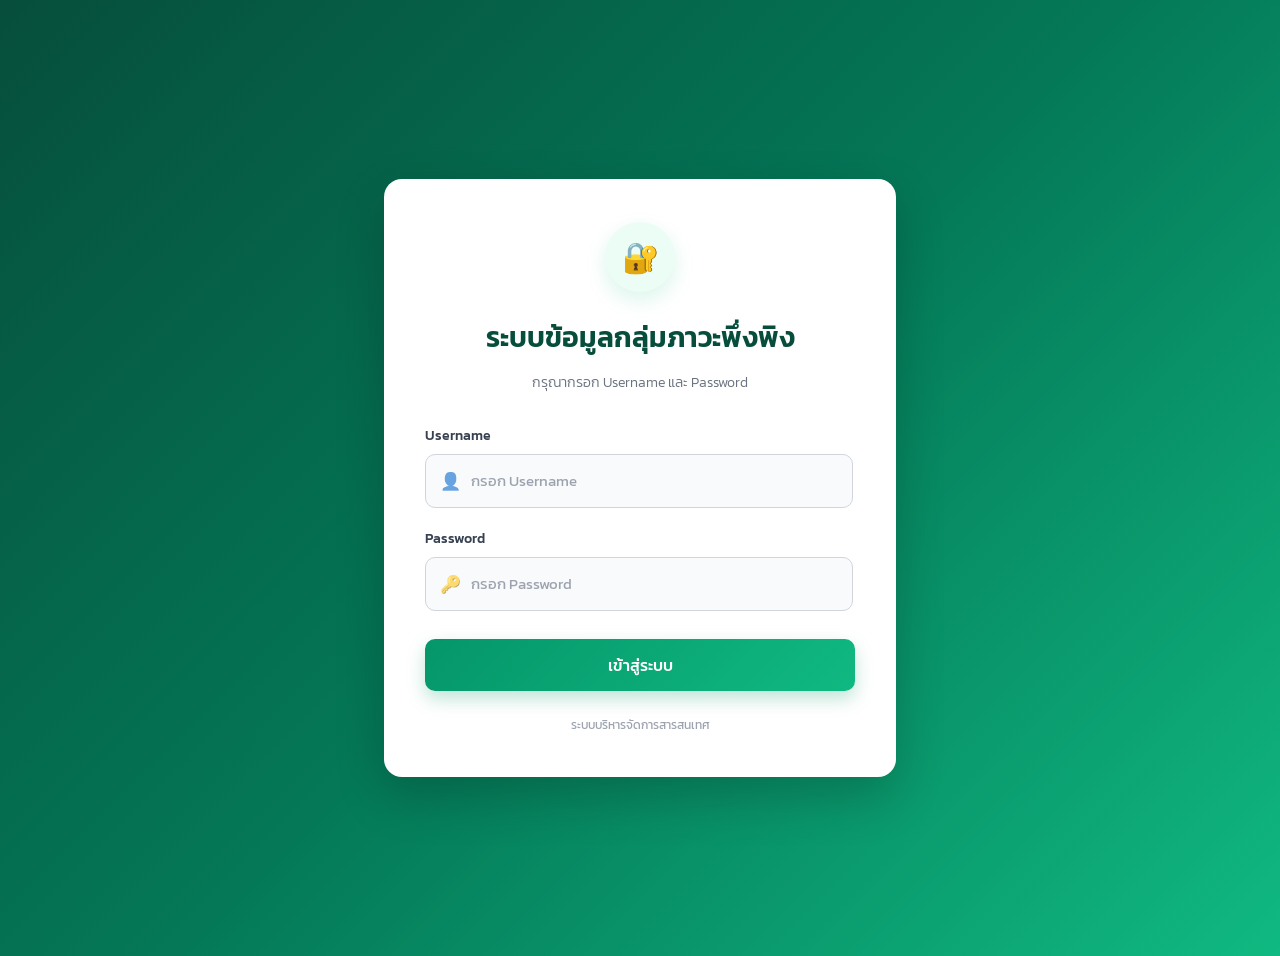
==== index.html @ d32e26c1 "FirstTime" ====
<!DOCTYPE html>
<html lang="th">

<head>
    <meta charset="UTF-8">
    <meta name="viewport" content="width=device-width, initial-scale=1.0">

    <title>ระบบข้อมูลกลุ่มภาวะพึ่งพิง</title>

    <!-- Google Font -->
    <link rel="preconnect" href="https://fonts.googleapis.com">
    <link rel="preconnect" href="https://fonts.gstatic.com" crossorigin>

    <link href="https://fonts.googleapis.com/css2?family=Kanit:wght@300;400;500;600&display=swap" rel="stylesheet">

    <!-- CSS -->
    <link rel="stylesheet" href="css/style.css">
</head>

<body>

    <!-- Login Wrapper -->
    <main class="login-container">

        <!-- Login Card -->
        <section class="login-card">

            <!-- Header -->
            <div class="login-header">

                <div class="login-icon">
                    🔐
                </div>

                <h1>ระบบข้อมูลกลุ่มภาวะพึ่งพิง</h1>

                <p>
                    กรุณากรอก Username และ Password
                </p>

            </div>


            <!-- Login Form -->
            <form class="login-form" action="process_login.php" method="POST" autocomplete="on">

                <!-- Username -->
                <div class="form-group">

                    <label for="username">
                        Username
                    </label>

                    <div class="input-box">

                        <span class="input-icon">
                            👤
                        </span>

                        <input type="text" id="username" name="username" placeholder="กรอก Username"
                            autocomplete="username" required>

                    </div>

                </div>


                <!-- Password -->
                <div class="form-group">

                    <label for="password">
                        Password
                    </label>

                    <div class="input-box">

                        <span class="input-icon">
                            🔑
                        </span>

                        <input type="password" id="password" name="password" placeholder="กรอก Password"
                            autocomplete="current-password" required>

                    </div>

                </div>


                <!-- Login Button -->
                <button type="submit" class="login-button">

                    เข้าสู่ระบบ

                </button>

            </form>


            <!-- Card Footer -->
            <div class="login-footer">

                <p>
                    ระบบบริหารจัดการสารสนเทศ
                </p>

            </div>

        </section>

    </main>

</body>

</html>
---- css/style.css ----
```css
/* ==============================
   Global
================================ */

* {
    margin: 0;
    padding: 0;
    box-sizing: border-box;
}

body {
    font-family: "Kanit", sans-serif;
    min-height: 100vh;

    background:
        linear-gradient(135deg,
            #064e3b,
            #047857,
            #10b981);

    display: flex;
    justify-content: center;
    align-items: center;

    padding: 20px;
}


/* ==============================
   Login Container
================================ */

.login-container {
    width: 100%;
    display: flex;
    justify-content: center;
    align-items: center;
}


/* ==============================
   Login Card
================================ */

.login-card {
    width: 100%;
    max-width: 430px;

    background: #ffffff;

    padding: 42px 40px 30px;

    border-radius: 18px;

    box-shadow:
        0 20px 50px rgba(0, 0, 0, 0.20);

    border: 1px solid rgba(255, 255, 255, 0.5);
}


/* ==============================
   Header
================================ */

.login-header {
    text-align: center;
    margin-bottom: 32px;
}

.login-icon {
    width: 70px;
    height: 70px;

    margin: 0 auto 18px;

    border-radius: 50%;

    background: #ecfdf5;

    display: flex;
    justify-content: center;
    align-items: center;

    font-size: 30px;

    box-shadow:
        0 8px 20px rgba(16, 185, 129, 0.15);
}

.login-header h1 {
    font-size: 28px;
    font-weight: 600;

    color: #064e3b;

    margin-bottom: 6px;
}

.login-header p {
    font-size: 14px;
    font-weight: 300;

    color: #6b7280;
}


/* ==============================
   Form
================================ */

.form-group {
    margin-bottom: 20px;
}

.form-group label {
    display: block;

    font-size: 14px;
    font-weight: 500;

    color: #374151;

    margin-bottom: 8px;
}


/* ==============================
   Input
================================ */

.input-box {
    position: relative;
}

.input-box input {
    width: 85%;

    height: 52px;

    padding: 0 15px 0 45px;

    border: 1px solid #d1d5db;

    border-radius: 10px;

    outline: none;

    font-family: "Kanit", sans-serif;

    font-size: 15px;

    color: #1f2937;

    background: #f9fafb;

    transition: all 0.25s ease;
}

.input-box input::placeholder {
    color: #9ca3af;
}

.input-box input:focus {
    background: #ffffff;

    border-color: #10b981;

    box-shadow:
        0 0 0 4px rgba(16, 185, 129, 0.12);
}


/* ==============================
   Input Icon
================================ */

.input-icon {
    position: absolute;

    left: 15px;
    top: 50%;

    transform: translateY(-50%);

    font-size: 17px;

    opacity: 0.65;

    pointer-events: none;
}


/* ==============================
   Login Button
================================ */

.login-button {
    width: 100%;

    height: 52px;

    margin-top: 8px;

    border: none;

    border-radius: 10px;

    background:
        linear-gradient(135deg,
            #059669,
            #10b981);

    color: #ffffff;

    font-family: "Kanit", sans-serif;

    font-size: 16px;
    font-weight: 500;

    cursor: pointer;

    transition: all 0.25s ease;

    box-shadow:
        0 8px 18px rgba(5, 150, 105, 0.25);
}

.login-button:hover {
    transform: translateY(-2px);

    box-shadow:
        0 12px 25px rgba(5, 150, 105, 0.30);
}

.login-button:active {
    transform: translateY(0);
}


/* ==============================
   Footer
================================ */

.login-footer {
    text-align: center;

    margin-top: 25px;
}

.login-footer p {
    font-size: 12px;

    color: #9ca3af;
}


/* ==============================
   Responsive
================================ */

@media (max-width: 480px) {

    body {
        padding: 15px;
    }

    .login-card {
        padding: 35px 25px 25px;

        border-radius: 15px;
    }

    .login-header h1 {
        font-size: 25px;
    }
}

```
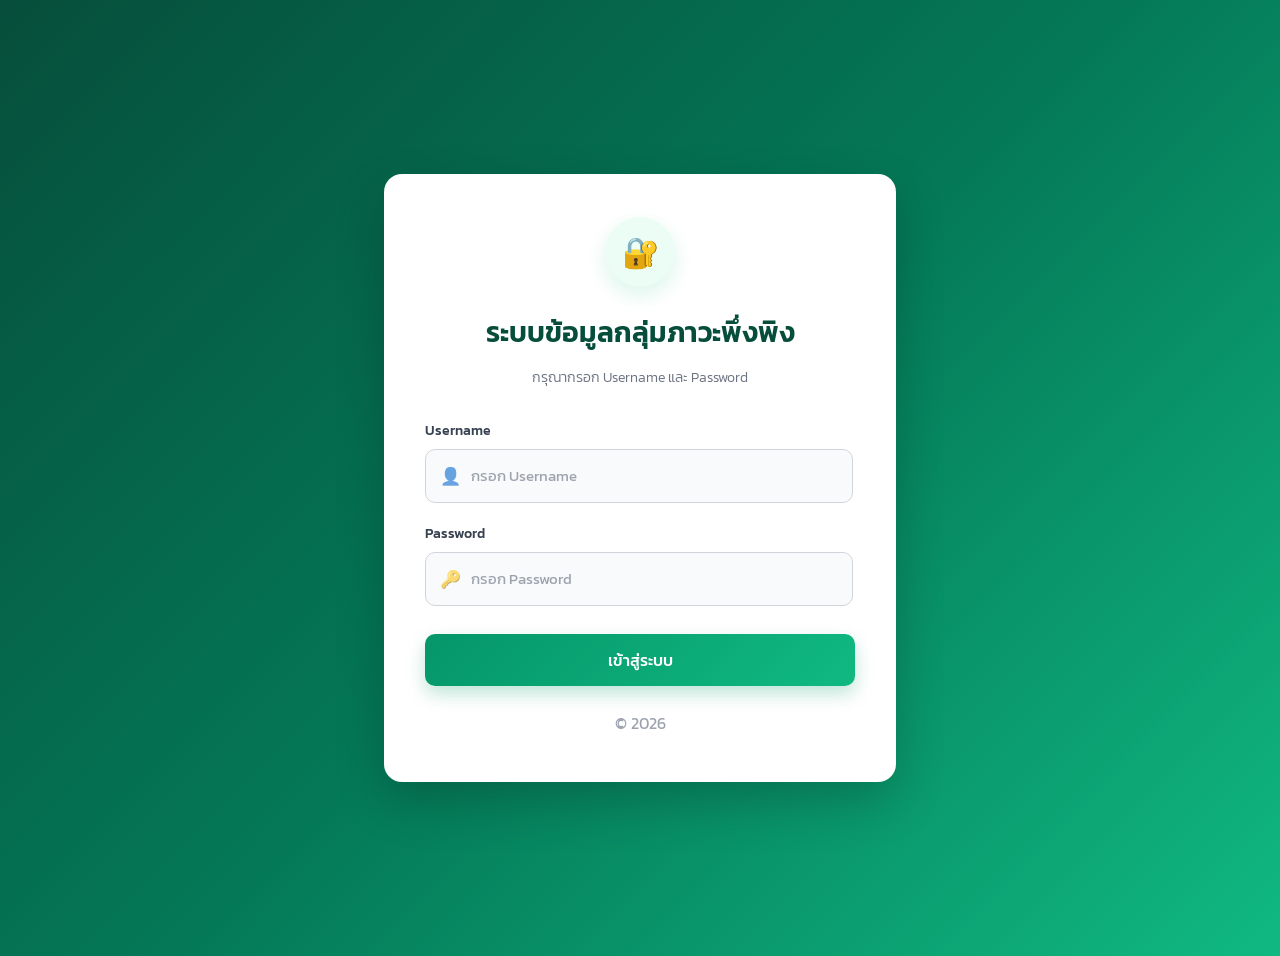
==== commit 3f116149: "Second Time" ====
--- a/index.html
+++ b/index.html
@@ -99,8 +99,8 @@
             <!-- Card Footer -->
             <div class="login-footer">
 
-                <p>
-                    ระบบบริหารจัดการสารสนเทศ
+                <p style="font-size: 16px;">
+                    &copy; 2026
                 </p>
 
             </div>
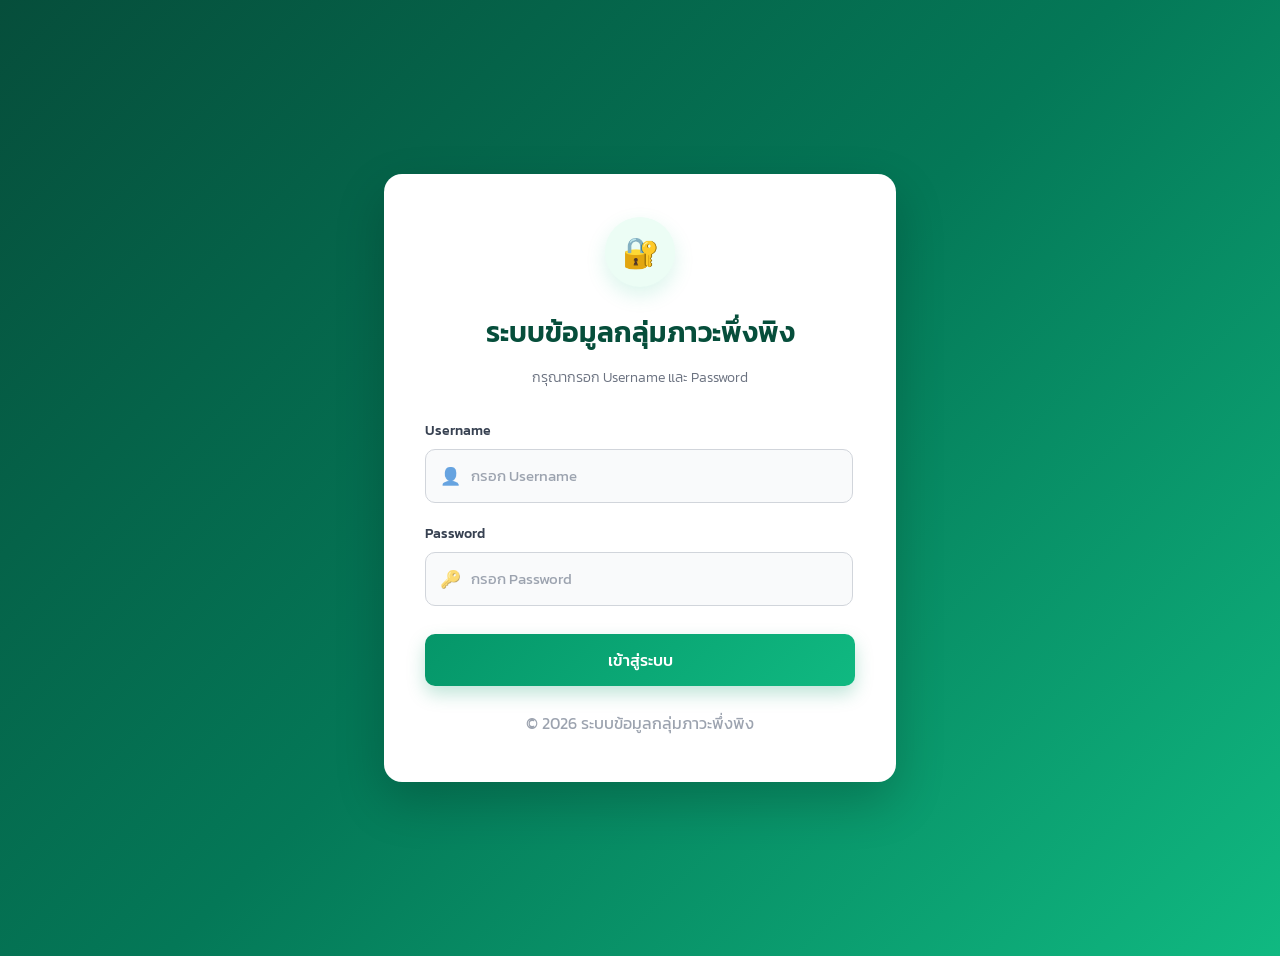
==== commit 75688ffb: "fourth time" ====
--- a/index.html
+++ b/index.html
@@ -100,7 +100,7 @@
             <div class="login-footer">
 
                 <p style="font-size: 16px;">
-                    &copy; 2026
+                    &copy; 2026 ระบบข้อมูลกลุ่มภาวะพึ่งพิง
                 </p>
 
             </div>
